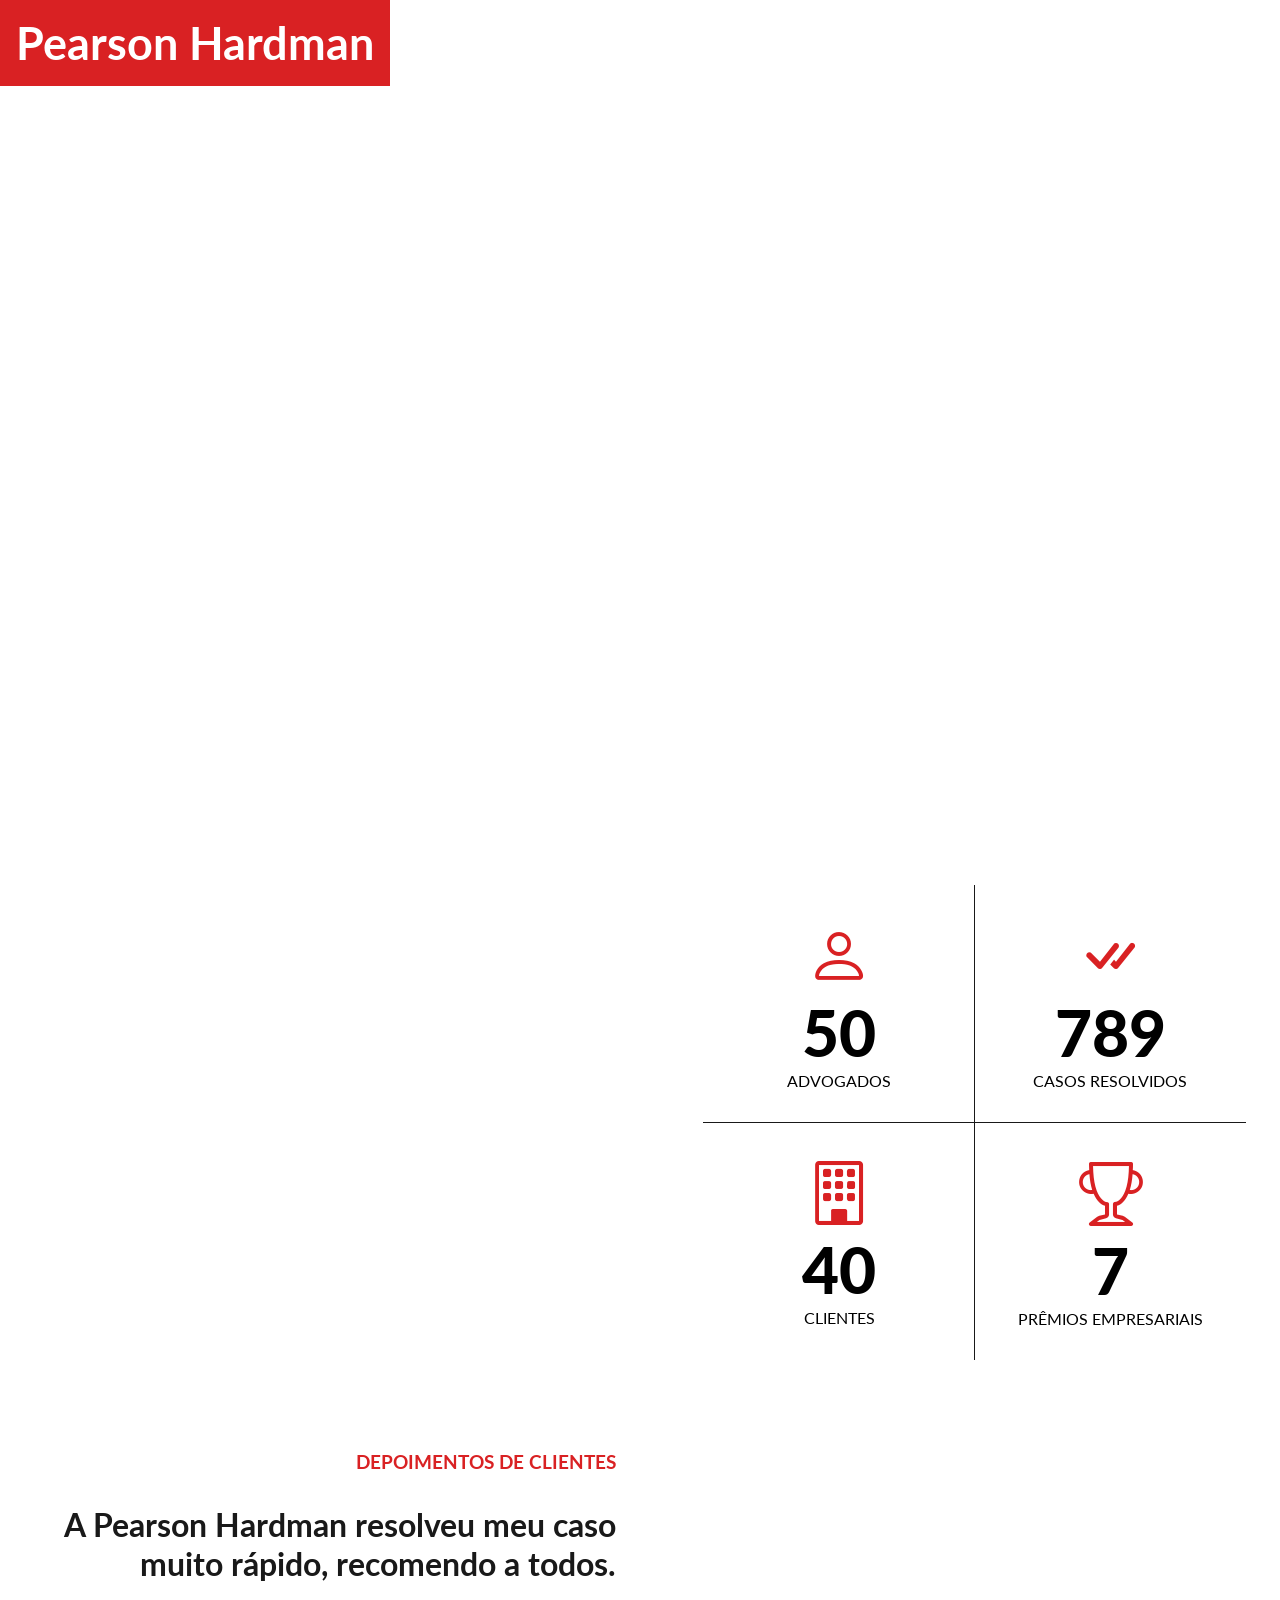
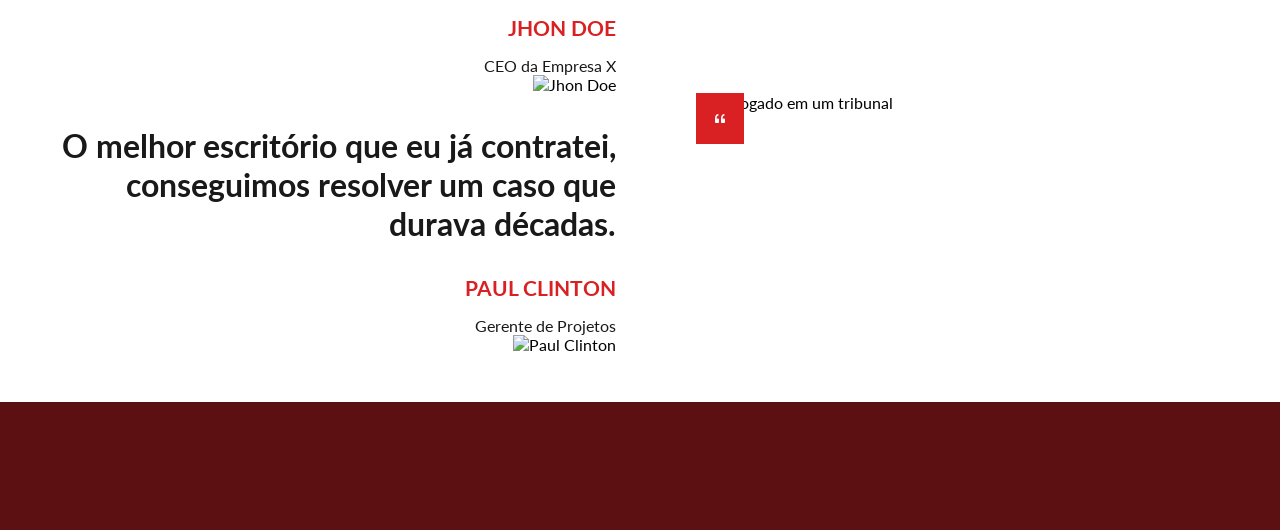
==== about.html @ 914d6bf7 "multiplas paginas" ====
<!DOCTYPE html>
<html lang="en">

<head>
  <meta charset="UTF-8">
  <meta name="viewport" content="width=device-width, initial-scale=1.0">
  <title>Sobre - Pearson Hardman</title>
  <link rel="stylesheet" href="css/style.css">
  <link rel="preconnect" href="https://fonts.googleapis.com">
  <link rel="preconnect" href="https://fonts.gstatic.com" crossorigin>
  <link href="https://fonts.googleapis.com/css2?family=Lato:wght@100;300;400;700;900&display=swap" rel="stylesheet">
  <link rel="stylesheet" href="https://cdn.jsdelivr.net/npm/bootstrap-icons/font/bootstrap-icons.css">
  <script src="js/scripts.js" defer></script>
</head>

<body>
  <header id="header">
    <div id="inner-header">
      <h2 id="brand">Pearson Hardman</h2>
      <nav id="navbar">
        <a href="index.html">Início</a>
        <a href="services.html">Serviços</a>
        <a href="about.html">Sobre</a>
        <a href="team.html">Time</a>
        <a href="contact.html">Contato</a>
      </nav>
      <i class="bi bi-list" id="menu"></i>
      <nav id="mobile-navbar">
        <i class="bi bi-x-lg" id="close-menu"></i>
        <a href="index.html">Início</a>
        <a href="services.html">Serviços</a>
        <a href="about.html">Sobre</a>
        <a href="team.html">Time</a>
        <a href="contact.html">Contato</a>
      </nav>
    </div>
  </header>

  <section id="about">
    <div id="about-text">
      <p class="section-title">Sobre nós</p>
      <h3 class="section-subtitle">
        Uma empresa que tem o foco no cliente, aconselhando da melhor forma e conseguindo os melhores resultados
      </h3>

      <div class="about-description">
        <i class="bi bi-briefcase"></i>
        <div>
          <h4>Advogados atualizados</h4>
          <p>Nós promovemos treinamentos mensais a todos os nossos colaboradores</p>
        </div>
      </div>
      <div class="about-description">
        <i class="bi bi-book"></i>
        <div>
          <h4>Domínio das leis</h4>
          <p>Nossos colaboradores são especializados em várias áreas do Direito, dominando as principais leis em suas
            especialidades</p>
        </div>
      </div>
    </div>

    <div id="about-data">
      <div class="data">
        <i class="bi bi-person"></i>
        <p class="number">50</p>
        <p class="text">Advogados</p>
      </div>
      <div class="data">
        <i class="bi bi-check-all"></i>
        <p class="number">789</p>
        <p class="text">Casos resolvidos</p>
      </div>
      <div class="data">
        <i class="bi bi-building"></i>
        <p class="number">40</p>
        <p class="text">Clientes</p>
      </div>
      <div class="data">
        <i class="bi bi-trophy"></i>
        <p class="number">7</p>
        <p class="text">Prêmios empresariais</p>
      </div>
    </div>
  </section>

  <section id="testimonial" class="text-image-section">
    <div id="testimonial-information" class="text-container">
      <h3 class="section-title">Depoimentos de clientes</h3>
      <p class="section-subtitle">
        A Pearson Hardman resolveu meu caso muito rápido, recomendo a todos.
      </p>
      <div class="author">
        <div class="author-info">
          <p class="author-name">Jhon Doe</p>
          <p class="author-job">CEO da Empresa X</p>
        </div>
        <img src="images/author_1.jpg" alt="Jhon Doe" />
      </div>
      <p class="section-subtitle">
        O melhor escritório que eu já contratei, conseguimos resolver um caso
        que durava décadas.
      </p>
      <div class="author">
        <div class="author-info">
          <p class="author-name">Paul Clinton</p>
          <p class="author-job">Gerente de Projetos</p>
        </div>
        <img src="images/author_2.jpg" alt="Paul Clinton" />
      </div>
    </div>
    <div id="testimonial-image-container" class="image-container">
      <i class="bi bi-quote"></i>
      <img src="images/court.jpg" alt="Advogado em um tribunal">
    </div>
  </section>

  <!-- Rodapé (igual ao index.html) -->
  <footer id="footer">
    <!-- ... mesmo conteúdo do footer do index.html ... -->
  </footer>
</body>

</html>
---- css/style.css ----
:root {
    --main-color:#d92123;
    --primary-text-color:#fff;
    --secondary-text-color:#191919;
    --secondary-color:#868686;
    --tertiary-color:#eff3f4;
    --secondary-bg-color:#5c1011;
}


* {
    font-family: "Lato";
    padding: 0;
    margin: 0;
    box-sizing: border-box;
}

a {
    text-decoration: none;
}

img {
    width: 100%;
}

i {
    background-color: var(--main-color);
    color: var(--primary-text-color);
    font-size: 1rem;
    padding: 1rem;
}

/* id */
#header{
    min-height: 90vh;
    background-image: url("../images/main_banner4.png");
    background-size: cover;
    background-position: center;
    color: var(--primary-text-color);
    margin-bottom: 2rem;
}

#inner-header{
    /* padrão linha */
    display: flex;
    /* alinhamento é horizontal, eixo x */
    justify-content: space-between;
    /* alinhamento vertical, eixo y */
    align-items: center;
}

#brand {
    background-color: var(--main-color);
    padding: 1rem;
}

#navbar {
    display: flex;
    gap: 2rem;
    text-transform: uppercase;
    margin-right: 2rem;
}

#navbar a {
    color: var(--primary-text-color);
    font-weight: bold;
    padding: 1.4rem;
}

.banner.active{
    opacity: 1; /* banner ativo é mostrado */
}

.banner{
    max-width: 45%;
    opacity: 0;
    padding: 4rem;
    position: absolute;
}

.banner h2{
    font-size: 4rem;
    margin-bottom: 1.2rem;
    position: relative;
    z-index:2;
}

.banner p{
    font-size: 1.5rem;
}

.square{
    display:block;
    width: 150px;
    height: 150px;
    background-color: var(--main-color);
    position: absolute;
    left: 20px;
    top: 40px;
    z-index: 1;
}

.dots{
    display:flex;
    gap:2rem;
    position: absolute;
    bottom: 9rem;
    left:3rem;
}

.dot{
    width: 20px;
    height: 20px;
    background-color: var(--secondary-color);
}

.dot.active{
    background-color: var(--secondary-bg-color);
}

/* Áreas de atuação */
.text-image-section{
    display: flex;
    flex-wrap: wrap;
    gap: 2rem;
}
.text-container{
    display: flex;
    flex: 2 1 0;
    gap: 2rem;
    flex-direction: column;
    justify-content: center;
    text-align: right;
}

.image-container{
    flex: 1 1 300px;
    position: relative;
}
.image-container i{
    position: absolute;
}
.section-title{
    color: var(--main-color);
    font-weight: bold;
    text-transform: uppercase;
}
.section-subtitle{
    color: var(--secondary-text-color);
    font-size: 2rem;
    font-weight: bold;
}
.btn{
    padding: 1.2rem 1.8rem;
    text-transform: uppercase;
    font-size: 1.4rem;
    font-weight: bold;
    background-color: var(--main-color);
    color: var(--primary-text-color);
    align-self: end;
}
#other-services{
    width: 100%;
    display: flex;
    gap:2rem;
    padding: 2rem;
}
.service{
    position: relative;
}
.service i{
    position: absolute;
    left:0;
    top:0;
}
.service-info{
    background-color: var(--tertiary-color);
    padding: 2rem 1.4rem;
    min-height: 250px;
}
.service h4{
    font-size: 1.8rem;
    margin-bottom: 1rem;
    text-transform: uppercase;
}

/* Section about - Sobre nós */
#about{
    display: flex;
    flex-wrap: wrap;
    align-items: center;
    gap: 2rem;
}
#about-text{
    background-image: url("../images/pattern.png");
    background-size: cover;
    background-position: center;
    color: var(--primary-text-color);
    display: flex;
    flex: 1 1 0;
    /* flex: grow shrink basis */
    /* grow - define quanto o elemento cresce em relação aos outros */
    /* shrink - define quanto ele encolhe quando não há espaço */
    /* basis - define o tamanho inicial do elemento antes de aplicar o crescimento e encolhimento */
    flex-direction: column;
    justify-content: center;
    gap: 2rem;
    padding: 4rem 3rem;
}
#about-text .section-subtitle,
#about-text .section-title{
    color: var(--primary-text-color)
}
#about-text i {
    background-color: transparent;
}
.about-description{
    display: flex;
    align-items: center;
}
.about-description h4 {
    font-size: 1.4rem;
    margin-bottom: 1rem;
}
#about-data{
    display: flex;
    flex: 1 1 0;
    flex-wrap: wrap;
    padding: 2rem;
}
#about-data .data{
    width: 50%;
    display: flex;
    flex-direction: column;
    justify-content: center;
    align-items: center;
    padding: 2rem;
    margin-top: -1px;
    margin-left: -1px;
}
#about-data .data:first-child{
    border-right: 1px solid var(--secondary-text-color);
    border-bottom: 1px solid var(--secondary-text-color);
}
#about-data .data:last-child{
    border-left: 1px solid var(--secondary-text-color);
    border-top: 1px solid var(--secondary-text-color);
}
#about-data .data i{
    background-color: transparent;
    color: var(--main-color);
    font-size: 4rem;
    padding: 0;
}
.data .number{
    font-size: 4rem;
    font-weight: 900;
}
.data .text {
    text-transform: uppercase;
}
/*Depoimentos */
#testimonial {
    display: flex;
    align-items: center;
}
#testimonial-information{
    padding: 3rem;
}
.author img{
    width: 100px;
    height: 100px;
}
.author .author-name{
    color: var(--main-color);
    text-transform: uppercase;
    font-size: 1.3rem;
    font-weight: bold;
    margin-bottom: 1rem;
}
.author .author-job{
    color: var(--secondary-text-color);
}
#team.square {
    text-align: center;
}
.container {
    text-align: center; /* Centraliza o conteúdo */
    width: 100%; /* Garante que ocupa a largura total */
}
h2 {
    font-size: 45px; /* Ajuste conforme necessário */
    font-weight: bold; /* Deixa o texto mais destacado */
    line-height: 1.rem; /* Espaçamento adequado entre linhas */
}
.red-text {
    color: var(--main-color); /* Mantém o nome em vermelho */
    font-weight: bold; /* Deixa o texto mais forte */
}
.employee-name {
    color: var(--main-color);
    text-transform: uppercase;
    font-size: 1.3rem;
    font-weight: bold;
    margin-bottom: 1.5rem;
}
.employee-role {
    color: var(--secondary-text-color);
    font-weight: bold;
    font-size: 1.2rem;
}
.employees {
    display: flex;
    justify-content: center;
    align-items: center;
    gap: 30px;
}
.employee {
    text-align: center;
    flex: 1;
}
/*** Contato ***/

#contact {
    background-color: var(--main-color);
    gap:0;
    padding-bottom: 5rem;
}
#contact-information {
    position: relative;
    text-align: left;
    padding: 3rem;
    flex: 1 1 0;
}
#contact-information  .section-subtitle{
    color: var(--primary-text-color);
    text-transform: uppercase;

}
#contact-information i {
    position: absolute;
    top: 0;
    left: 0;
    background-color: var(--primary-text-color);
    color: var(--main-color);
    font-size: 2.5rem;
    padding: 2rem;

}
#contact-information form{
    display: flex;
    flex-direction: column;
    gap: 1rem;
}
#contact-information .form-control {
    display: flex;
    gap: 1rem;
}
#contact-information input,
 #contact-information textarea {
    padding: 1rem;
    border: none;
    flex: 0.5;
}
#contact-information .btn {
    align-self: start;
    border: 2px solid var(--primary-text-color);    
    font-size: 1.2rem;
    transition: 0.4s;
}

#contact-information .btn:hover {
    background-color: var(--primary-text-color);
    color: var(--main-color);
}
#footer {
    color: var(--primary-text-color);
    background-color: var(--secondary-bg-color);
    display: flex;
    justify-content: space-around;
    padding: 3rem 3rem 5rem;
}
  
#footer i {
    font-size: 1rem;
    padding: 0.3rem;
}
  
#footer a {
    color: var(--primary-text-color);
}
  
.contact-info,
.links-container {
    width: 20%;
}
  
.footer-brand {
    margin-bottom: 2rem;
}
  
.footer-brand h2 {
    background-color: var(--main-color);
    margin-bottom: 0.5rem;
    padding: 1rem;
}
  
.contact-info p {
    margin-bottom: 1rem;
}
  
.contact-info p i {
    background-color: transparent;
    padding: 0;
    color: var(--main-color);
}
  
.social-networks p {
    margin-bottom: 1rem;
}
  
.networks {
    margin-top: 2rem;
    display: flex;
    gap: 1rem;
}
  
#footer .networks i {
    padding: 1rem;
}
  
.links-container h4 {
    text-transform: uppercase;
    margin-bottom: 3rem;
}
  
.links-container nav {
    display: flex;
    flex-direction: column;
}
  
.links-container nav a {
    padding-bottom: 1rem;
    margin-bottom: 1rem;
    border-bottom: 1px solid var(--secondary-color);
}
  
.phone-number {
    display: flex;
    border: 1px solid var(--main-color);
    gap: 1rem;
    align-items: center;
    margin-bottom: 1rem;
}
  
.phone-info {
    color: var(--secondary-color);
} 

  /* Mobile navbar */
#menu,
#close-menu{
    font-size: 2rem;
    padding: 1rem;
    display: none;
}
#close-menu{
    position: absolute;
    top: 0;
    right:0;
}
  
#mobile-navbar{
    position: fixed;
    top: 0;
    left: 100%;
    height: 100%;
    width: 100%;
    background-color: rgba(0, 0, 0 , 0.95);
    display: flex;
    flex-direction: column;
    padding: 4rem 2rem;
    transition: 0.4s;
    z-index: 3;
}

#mobile-navbar.menu-active{
    left: 0;
}

#mobile-navbar a{
    color: var(--primary-text-color);
    font-size: 2rem;
    text-align: center;
    margin-bottom: 1rem;
    padding-bottom: 1rem;
    border-bottom: 1px solid var(--main-color);


}
  @media (max-width:450px){
body {
    /* esconder o scrool lateral se sobrar  a direita */
    overflow-x: hidden;

}
i {
    padding: 1.5rem;
    font-size: 2rem;
}
#navbar{
        display: none;
}
#menu,
#close-menu{
    display: block;
}
    /* banner e texto do banner*/
.banner{
    max-width: 100%;
    padding: 4rem 2rem;
}
.banner h2{
    font-size: 2.8rem;

}
.banner p{
    font-size: 1.2rem;
}
    /*Area de atuação*/
.btn{
    align-self: initial;
}
.image-container{
    flex: 1 1 100%;
}
#other-services{
flex-wrap: wrap;
}
  /* sobre nós */
    #about-text,
  #about-data{
    flex: 1 1 100%;
  }
  .about-description{
    gap: 1rem;
  }
  .about-description i{
    padding: 0;
    min-width: 40px;
  }
  #about #about-data .data{
    width: 100%;
    border: none;
    border-bottom: 1px solid var(--secondary-text-color)
  }
  #about #about-data .data i{
    font-size: 2.5rem;
  }
  /* Depoimentos*/
  .text-container{
    text-align: center;
    padding: 2rem;
  }
  /* Colaboradores*/
  #team {
    margin-top: 2rem;
  }
  #team h2{
    font-size: 2.5rem;
  }
  .employees{
    flex-direction: column;
 }
  /* Contato */
  #contact{
    padding-bottom: 0;
  }
  #contact-information{
    padding:  7rem 1rem;
  }
  #contact-information .form-control{
    flex-direction: column;
  }
  #contact-information .btn{
    align-self: auto;

  }
  /* rodape - footer */
  #footer{
    flex-wrap: wrap;
  }

  .contact-info,
  .links-container{
    width: 100%;
  }
#footer i{
    font-size: 2rem;
    padding: 1rem;
}
.footer-brand{
    text-align: center;
}
.networks{
    margin-bottom: 3rem;
}
.links-container{
    margin-bottom: 1rem;
}
.links-container h4{
    margin-bottom: 2rem;
   
}
}
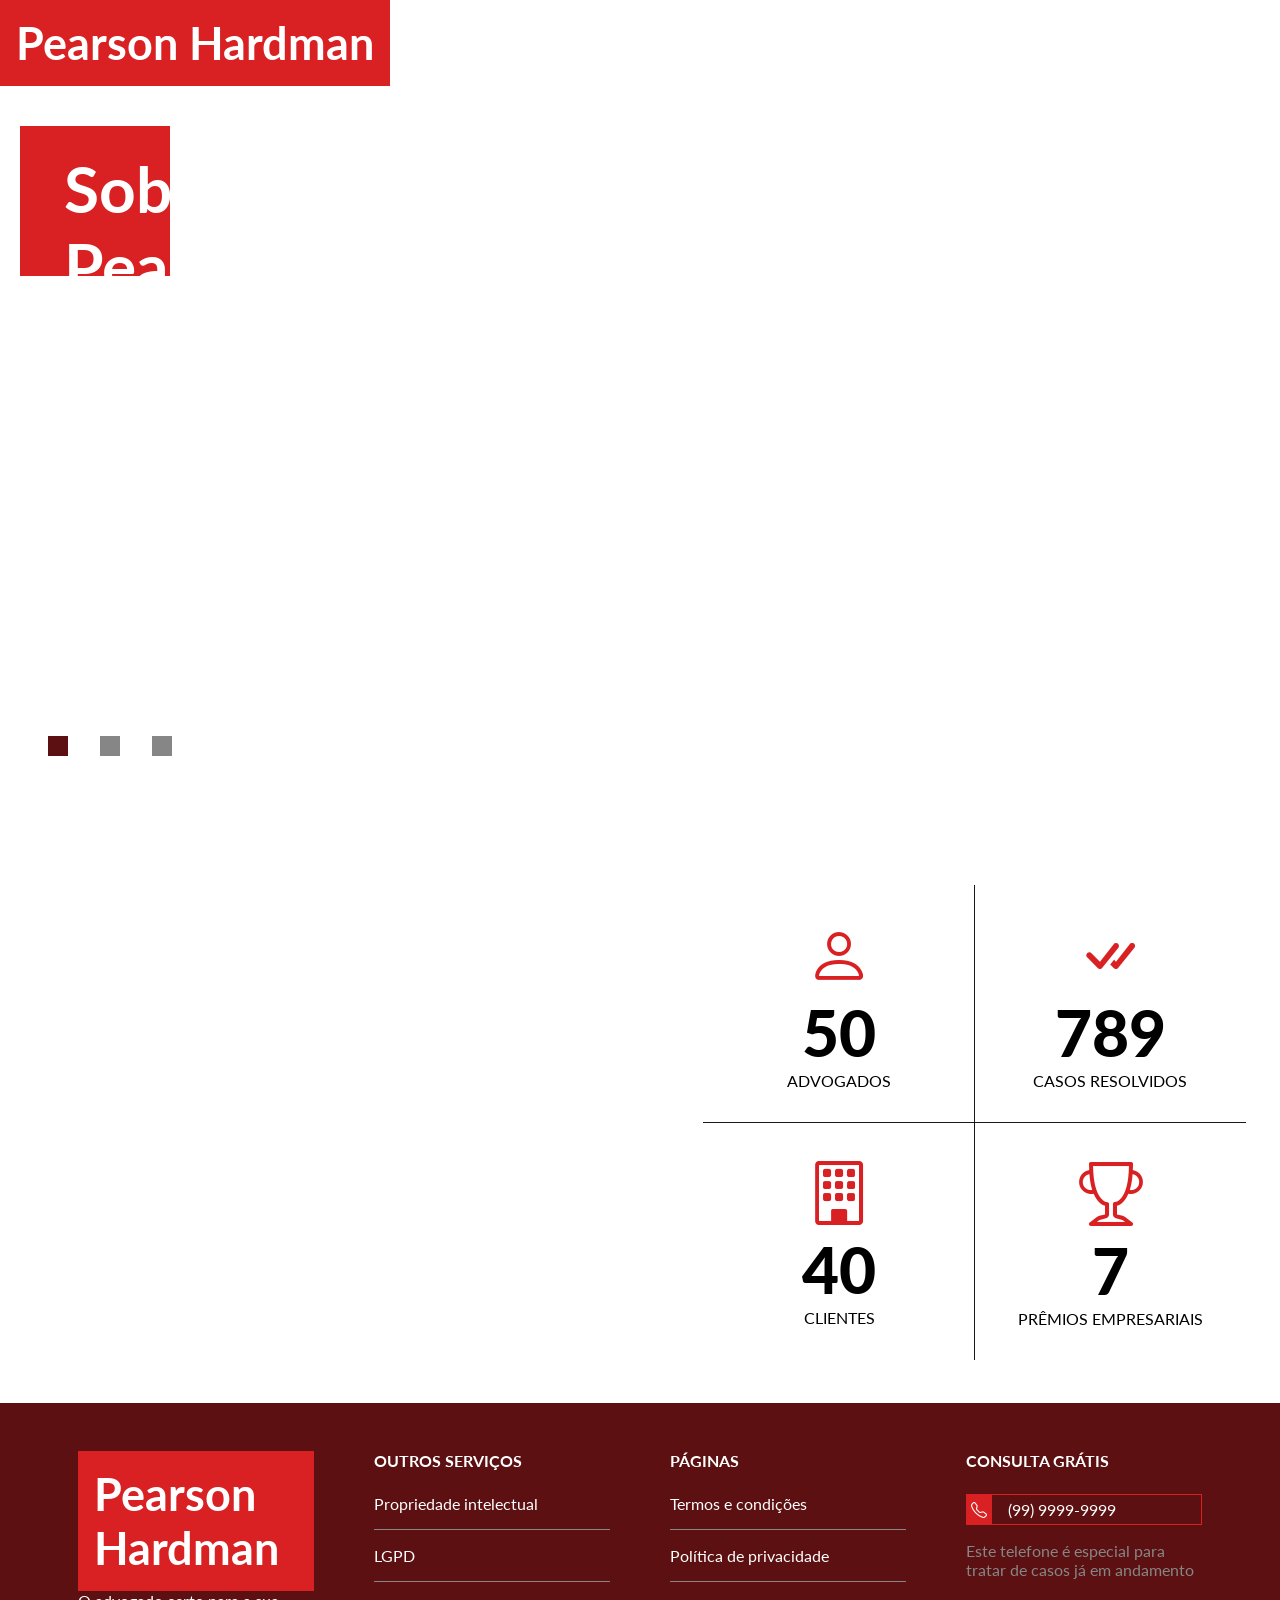
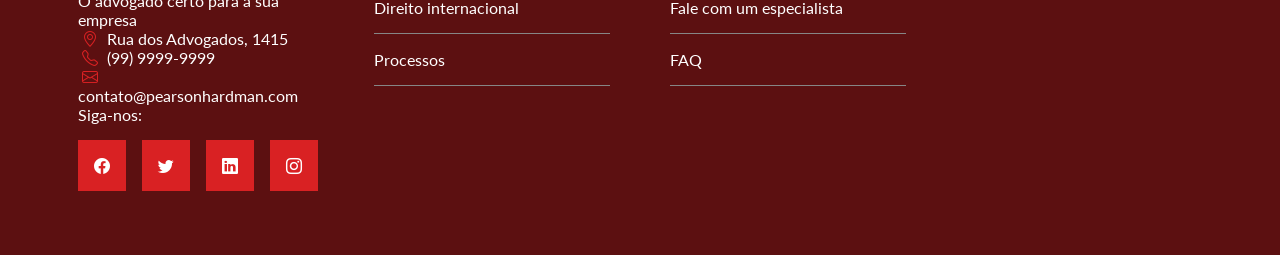
==== commit 52222e12: "Correção do site em múltiplas páginas e adicionando o footer em todas" ====
--- a/about.html
+++ b/about.html
@@ -1,15 +1,18 @@
 <!DOCTYPE html>
-<html lang="en">
+<html lang="pt-br">
 
 <head>
-  <meta charset="UTF-8">
-  <meta name="viewport" content="width=device-width, initial-scale=1.0">
-  <title>Sobre - Pearson Hardman</title>
-  <link rel="stylesheet" href="css/style.css">
-  <link rel="preconnect" href="https://fonts.googleapis.com">
-  <link rel="preconnect" href="https://fonts.gstatic.com" crossorigin>
-  <link href="https://fonts.googleapis.com/css2?family=Lato:wght@100;300;400;700;900&display=swap" rel="stylesheet">
-  <link rel="stylesheet" href="https://cdn.jsdelivr.net/npm/bootstrap-icons/font/bootstrap-icons.css">
+  <meta charset="UTF-8" />
+  <meta name="viewport" content="width=device-width, initial-scale=1.0" />
+  <meta name="google" content="notranslate">
+  <title>Sobre Nós - Pearson Hardman</title>
+  <link rel="stylesheet" href="css/style.css" />
+  <link rel="icon" href="images/favicon.ico" type="image/x-icon" />
+
+  <link rel="preconnect" href="https://fonts.googleapis.com" />
+  <link rel="preconnect" href="https://fonts.gstatic.com" crossorigin />
+  <link href="https://fonts.googleapis.com/css2?family=Lato:wght@100;300;400;700;900&display=swap" rel="stylesheet" />
+  <link rel="stylesheet" href="https://cdn.jsdelivr.net/npm/bootstrap-icons/font/bootstrap-icons.css" />
   <script src="js/scripts.js" defer></script>
 </head>
 
@@ -24,101 +27,126 @@
         <a href="team.html">Time</a>
         <a href="contact.html">Contato</a>
       </nav>
+
+      </nav>
       <i class="bi bi-list" id="menu"></i>
       <nav id="mobile-navbar">
         <i class="bi bi-x-lg" id="close-menu"></i>
         <a href="index.html">Início</a>
         <a href="services.html">Serviços</a>
         <a href="about.html">Sobre</a>
+        <a href="#about">Sobre</a>
         <a href="team.html">Time</a>
         <a href="contact.html">Contato</a>
       </nav>
+    </div>
+
+    <div class="banner active">
+      <span class="square pearson-square"></span>
+      <h2>Sobre a Pearson Hardman</h2>
+      <span class="square experts-square"></span>
+      <p>Conheça nossa história, nossos valores e nosso compromisso com você.</p>
+    </div>
+    <div class="dots">
+      <div class="dot active"></div>
+      <div class="dot"></div>
+      <div class="dot"></div>
     </div>
   </header>
 
   <section id="about">
     <div id="about-text">
       <p class="section-title">Sobre nós</p>
-      <h3 class="section-subtitle">
-        Uma empresa que tem o foco no cliente, aconselhando da melhor forma e conseguindo os melhores resultados
-      </h3>
-
+      <h3 class="section-subtitle">Uma empresa que tem o foco no cliente, aconselhando da melhor forma e conseguindo os melhores resultados</h3>
       <div class="about-description">
         <i class="bi bi-briefcase"></i>
         <div>
           <h4>Advogados atualizados</h4>
           <p>Nós promovemos treinamentos mensais a todos os nossos colaboradores</p>
-        </div>
-      </div>
-      <div class="about-description">
-        <i class="bi bi-book"></i>
-        <div>
-          <h4>Domínio das leis</h4>
-          <p>Nossos colaboradores são especializados em várias áreas do Direito, dominando as principais leis em suas
-            especialidades</p>
-        </div>
-      </div>
-    </div>
-
-    <div id="about-data">
-      <div class="data">
-        <i class="bi bi-person"></i>
-        <p class="number">50</p>
-        <p class="text">Advogados</p>
-      </div>
-      <div class="data">
-        <i class="bi bi-check-all"></i>
-        <p class="number">789</p>
-        <p class="text">Casos resolvidos</p>
-      </div>
-      <div class="data">
-        <i class="bi bi-building"></i>
-        <p class="number">40</p>
-        <p class="text">Clientes</p>
-      </div>
-      <div class="data">
-        <i class="bi bi-trophy"></i>
-        <p class="number">7</p>
-        <p class="text">Prêmios empresariais</p>
-      </div>
-    </div>
-  </section>
-
-  <section id="testimonial" class="text-image-section">
-    <div id="testimonial-information" class="text-container">
-      <h3 class="section-title">Depoimentos de clientes</h3>
-      <p class="section-subtitle">
-        A Pearson Hardman resolveu meu caso muito rápido, recomendo a todos.
-      </p>
-      <div class="author">
-        <div class="author-info">
-          <p class="author-name">Jhon Doe</p>
-          <p class="author-job">CEO da Empresa X</p>
-        </div>
-        <img src="images/author_1.jpg" alt="Jhon Doe" />
-      </div>
-      <p class="section-subtitle">
-        O melhor escritório que eu já contratei, conseguimos resolver um caso
-        que durava décadas.
-      </p>
-      <div class="author">
-        <div class="author-info">
-          <p class="author-name">Paul Clinton</p>
-          <p class="author-job">Gerente de Projetos</p>
-        </div>
-        <img src="images/author_2.jpg" alt="Paul Clinton" />
-      </div>
-    </div>
-    <div id="testimonial-image-container" class="image-container">
-      <i class="bi bi-quote"></i>
-      <img src="images/court.jpg" alt="Advogado em um tribunal">
-    </div>
-  </section>
-
-  <!-- Rodapé (igual ao index.html) -->
-  <footer id="footer">
-    <!-- ... mesmo conteúdo do footer do index.html ... -->
-  </footer>
-</body>
-
-</html>+          </div>
+          </div>
+          <div class="about-description">
+            <i class="bi bi-book"></i>
+            <div>
+              <h4>Domínio das leis</h4>
+              <p>Nossos colaboradores são especializados em várias áreas do Direito, dominando as principais leis em suas especialidades</p>
+            </div>
+          </div>
+          </div>
+          
+          <div id="about-data">
+            <div class="data">
+              <i class="bi bi-person"></i>
+              <p class="number">50</p>
+              <p class="text">Advogados</p>
+            </div>
+            <div class="data">
+              <i class="bi bi-check-all"></i>
+              <p class="number">789</p>
+              <p class="text">Casos resolvidos</p>
+            </div>
+            <div class="data">
+              <i class="bi bi-building"></i>
+              <p class="number">40</p>
+              <p class="text">Clientes</p>
+            </div>
+            <div class="data">
+              <i class="bi bi-trophy"></i>
+              <p class="number">7</p>
+              <p class="text">Prêmios empresariais</p>
+            </div>
+          </div>
+          </section>
+          
+          <footer id="footer">
+            <div class="contact-info">
+              <div class="footer-brand">
+                <h2>Pearson Hardman</h2>
+                <p>O advogado certo para a sua empresa</p>
+              </div>
+              <p><i class="bi bi-geo-alt"></i> Rua dos Advogados, 1415</p>
+              <p><i class="bi bi-telephone"></i> (99) 9999-9999</p>
+              <p><i class="bi bi-envelope"></i> contato@pearsonhardman.com</p>
+              <div class="social-networks">
+                <p>Siga-nos:</p>
+                <div class="networks">
+                  <a href="#"><i class="bi bi-facebook"></i></a>
+                  <a href="#"><i class="bi bi-twitter"></i></a>
+                  <a href="#"><i class="bi bi-linkedin"></i></a>
+                  <a href="#"><i class="bi bi-instagram"></i></a>
+                </div>
+              </div>
+            </div>
+          
+            <div class="links-container">
+              <h4>Outros serviços</h4>
+              <nav>
+                <a href="#">Propriedade intelectual</a>
+                <a href="#">LGPD</a>
+                <a href="#">Direito internacional</a>
+                <a href="#">Processos</a>
+              </nav>
+            </div>
+          
+            <div class="links-container">
+              <h4>Páginas</h4>
+              <nav>
+                <a href="#">Termos e condições</a>
+                <a href="#">Política de privacidade</a>
+                <a href="#">Fale com um especialista</a>
+                <a href="#">FAQ</a>
+              </nav>
+            </div>
+          
+            <div class="links-container">
+              <h4>Consulta grátis</h4>
+              <div class="phone-number">
+                <i class="bi bi-telephone"></i>
+                <p>(99) 9999-9999</p>
+              </div>
+              <p class="phone-info">Este telefone é especial para tratar de casos já em andamento</p>
+            </div>
+          </footer>
+          </body>
+          
+          </html>
--- a/css/style.css
+++ b/css/style.css
@@ -69,6 +69,7 @@
 
 .banner.active{
     opacity: 1; /* banner ativo é mostrado */
+    display: block;
 }
 
 .banner{
@@ -76,6 +77,7 @@
     opacity: 0;
     padding: 4rem;
     position: absolute;
+    display: none;
 }
 
 .banner h2{
@@ -287,7 +289,9 @@
 .container {
     text-align: center; /* Centraliza o conteúdo */
     width: 100%; /* Garante que ocupa a largura total */
-}
+    max-width: 1400px;
+    margin: 0 auto;
+        }
 h2 {
     font-size: 45px; /* Ajuste conforme necessário */
     font-weight: bold; /* Deixa o texto mais destacado */
@@ -379,6 +383,7 @@
     display: flex;
     justify-content: space-around;
     padding: 3rem 3rem 5rem;
+    width: 100%;
 }
   
 #footer i {
@@ -396,17 +401,17 @@
 }
   
 .footer-brand {
-    margin-bottom: 2rem;
+    margin-bottom: 0;
 }
   
 .footer-brand h2 {
     background-color: var(--main-color);
-    margin-bottom: 0.5rem;
+    margin-bottom: 0rem;
     padding: 1rem;
 }
   
 .contact-info p {
-    margin-bottom: 1rem;
+    margin-bottom: 0;
 }
   
 .contact-info p i {
@@ -416,7 +421,7 @@
 }
   
 .social-networks p {
-    margin-bottom: 1rem;
+    margin-bottom: 0;
 }
   
 .networks {
@@ -431,7 +436,7 @@
   
 .links-container h4 {
     text-transform: uppercase;
-    margin-bottom: 3rem;
+    margin-bottom: 1.5rem;
 }
   
 .links-container nav {
